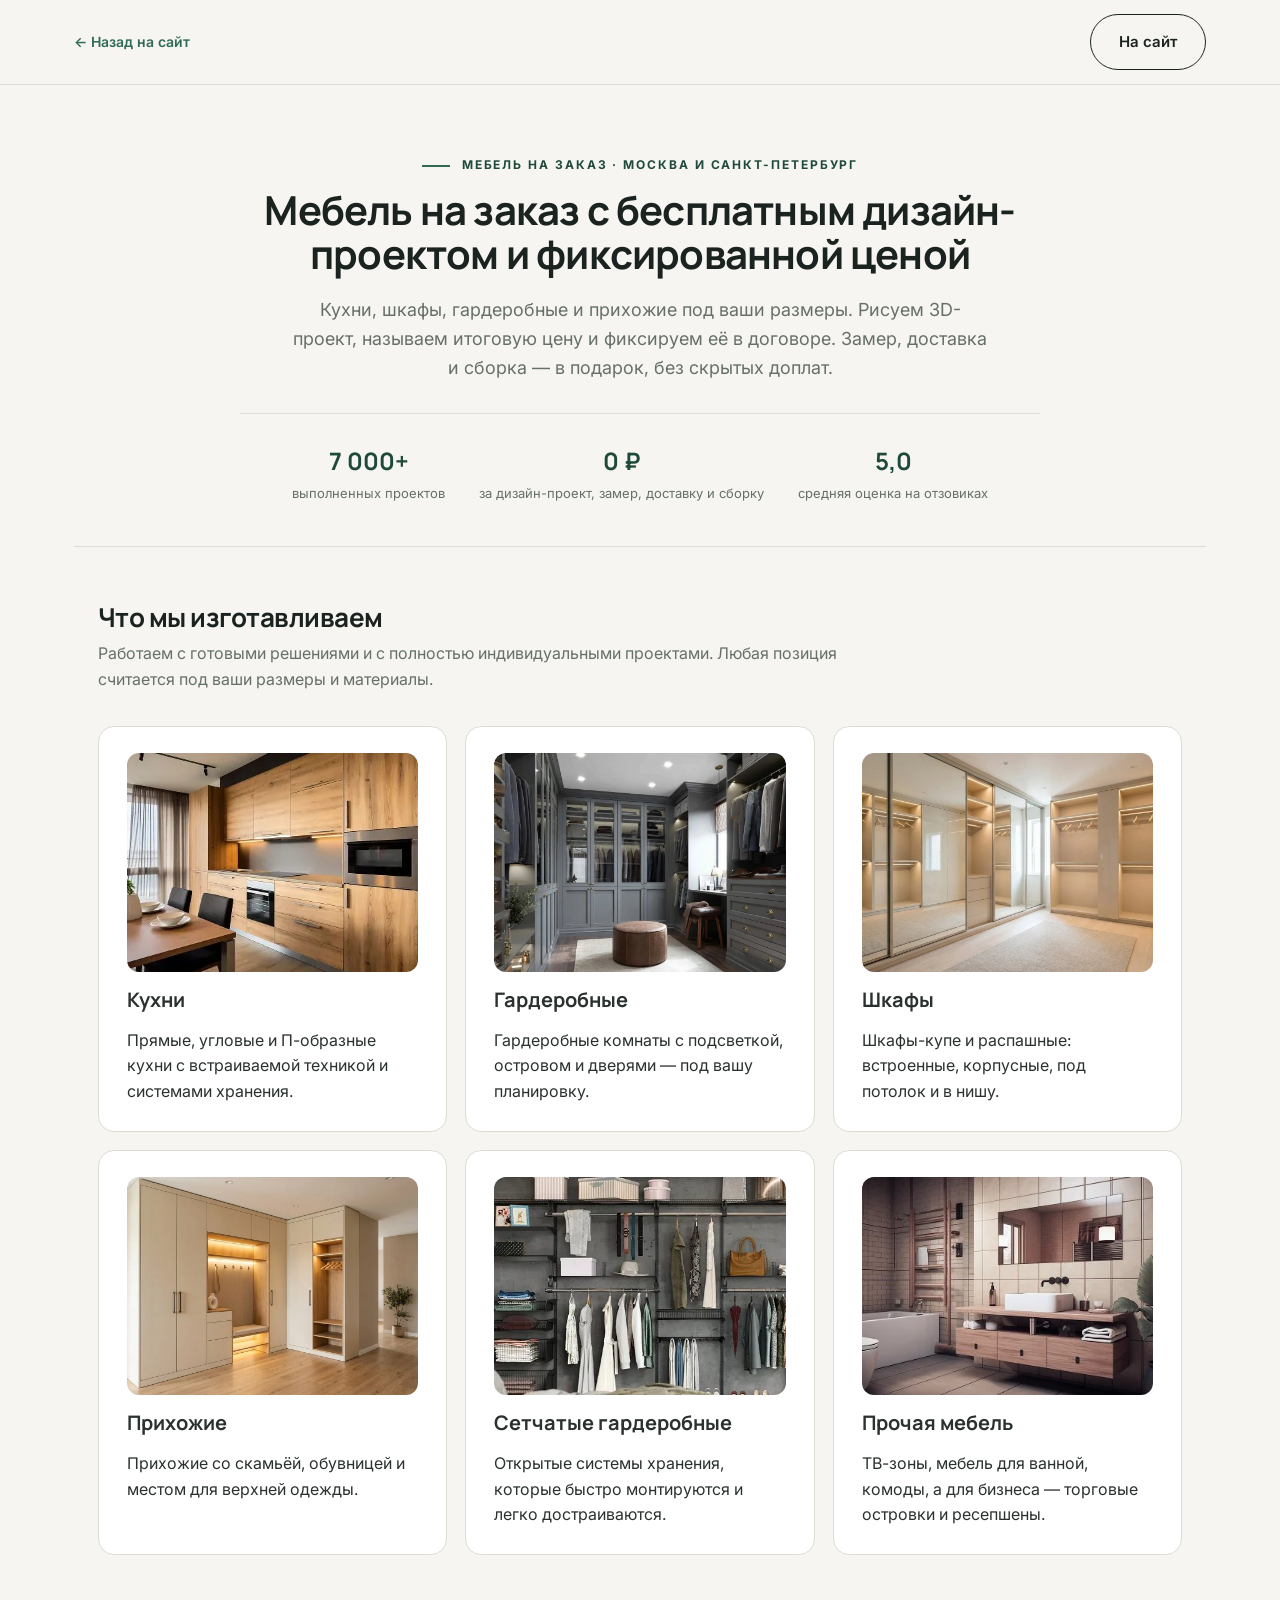
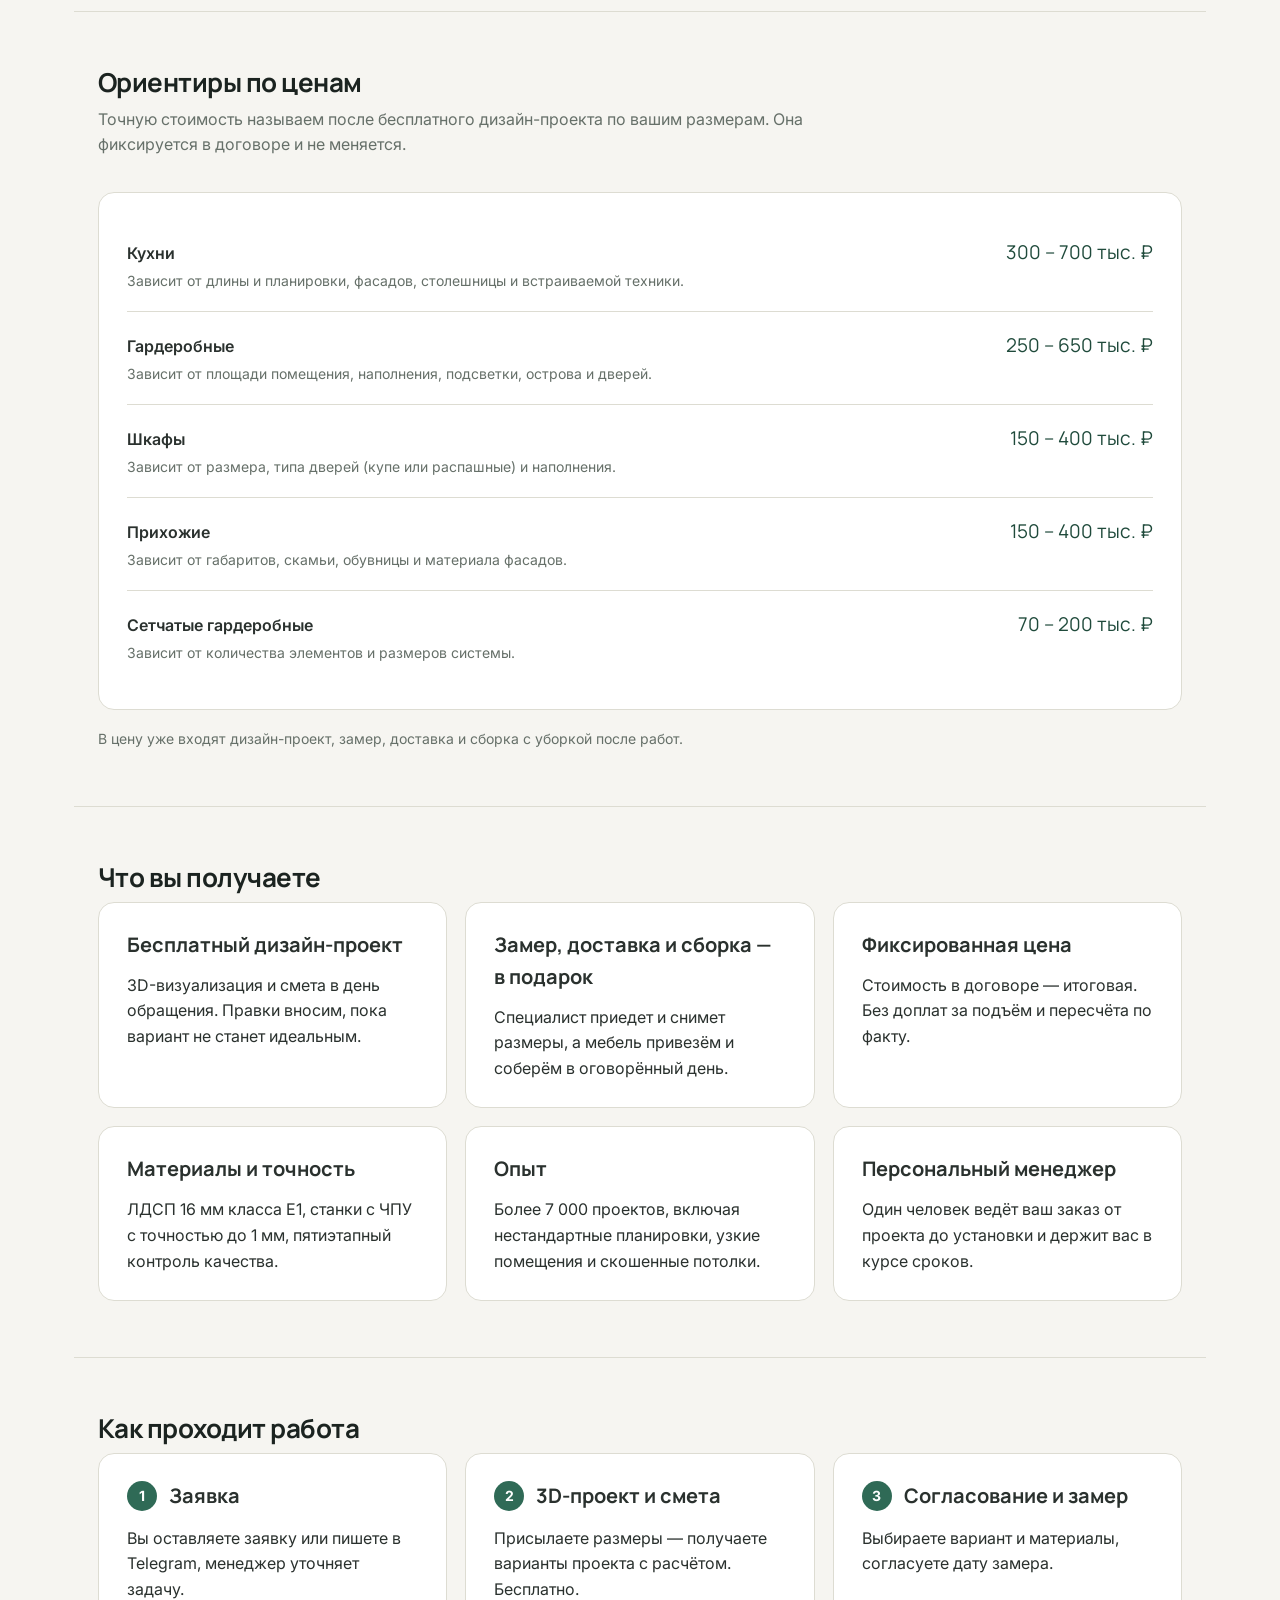
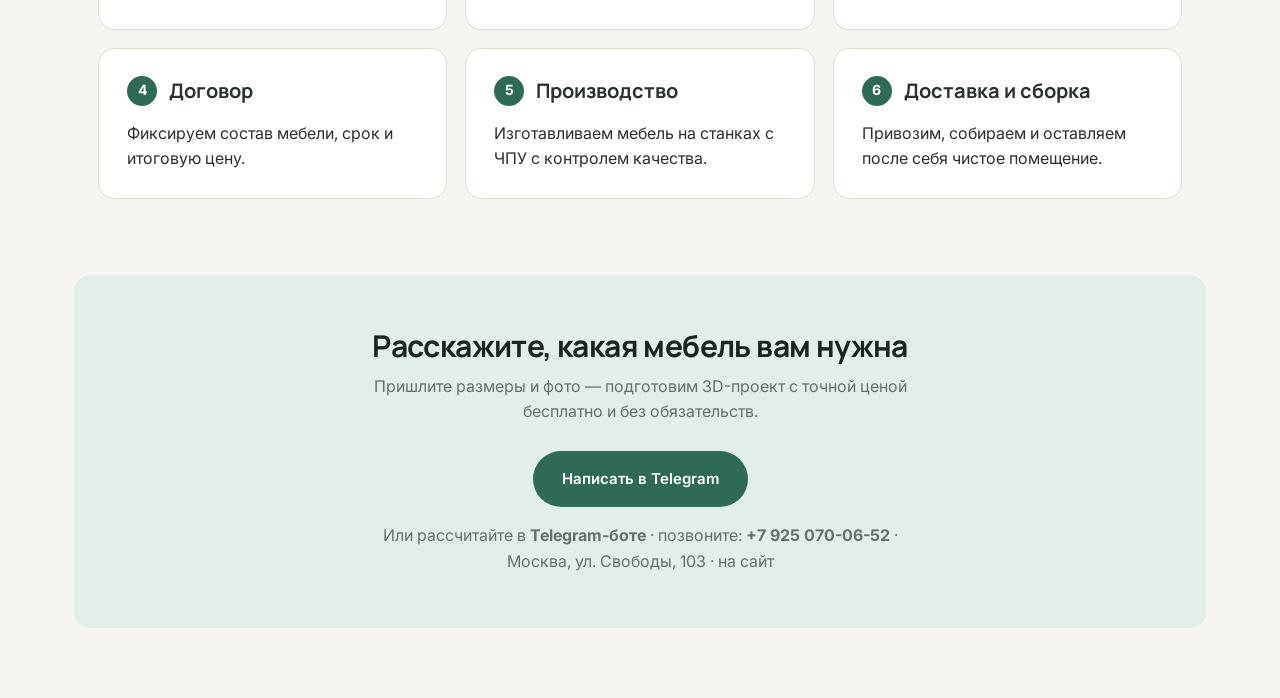
==== presentation.html @ 801c7837 "init: landing for Garderobnaya.online" ====
<!DOCTYPE html>
<html lang="ru">
<head>
<meta charset="UTF-8">
<meta name="viewport" content="width=device-width, initial-scale=1.0">
<title>Гардеробная.онлайн — мебель на заказ в Москве и Санкт-Петербурге</title>
<meta name="robots" content="noindex">
<link rel="icon" href="img/favicon.svg" type="image/svg+xml">
<link rel="preconnect" href="https://fonts.googleapis.com">
<link rel="preconnect" href="https://fonts.gstatic.com" crossorigin>
<link href="https://fonts.googleapis.com/css2?family=Manrope:wght@500;600;700;800&family=Inter:wght@400;500;600;700&display=swap" rel="stylesheet">
<link rel="stylesheet" href="styles.css">
<link rel="stylesheet" href="materials.css">
</head>
<body>

<div class="doc-bar">
  <div class="doc-bar__inner">
    <a href="index.html" class="doc-bar__back">← <span>Назад на сайт</span></a>
    <div class="doc-actions-wrap doc-bar__actions">
      <a href="index.html" class="btn btn--outline">На сайт</a>
    </div>
  </div>
</div>

<div class="container">

  <section class="pitch">
    <p class="section-tag eyebrow--center">Мебель на заказ · Москва и Санкт-Петербург</p>
    <h1>Мебель на заказ с бесплатным дизайн-проектом и фиксированной ценой</h1>
    <p class="pitch__lead">Кухни, шкафы, гардеробные и прихожие под ваши размеры. Рисуем 3D-проект, называем итоговую цену и фиксируем её в договоре. Замер, доставка и сборка — в подарок, без скрытых доплат.</p>
    <div class="pitch__meta">
      <div><b>7 000+</b><span>выполненных проектов</span></div>
      <div><b>0 ₽</b><span>за дизайн-проект, замер, доставку и сборку</span></div>
      <div><b>5,0</b><span>средняя оценка на отзовиках</span></div>
    </div>
  </section>

  <section class="doc-section">
    <h2>Что мы изготавливаем</h2>
    <p class="doc-section__lead">Работаем с готовыми решениями и с полностью индивидуальными проектами. Любая позиция считается под ваши размеры и материалы.</p>
    <div class="grid-3">
      <div class="card"><img src="img/srv-kitchen.jpg" alt="Кухни на заказ" style="width:100%;aspect-ratio:4/3;object-fit:cover;border-radius:12px;display:block"><p class="card__title" style="margin-top:12px">Кухни</p><p>Прямые, угловые и П-образные кухни с встраиваемой техникой и системами хранения.</p></div>
      <div class="card"><img src="img/srv-dressing.jpg" alt="Гардеробные" style="width:100%;aspect-ratio:4/3;object-fit:cover;border-radius:12px;display:block"><p class="card__title" style="margin-top:12px">Гардеробные</p><p>Гардеробные комнаты с подсветкой, островом и дверями — под вашу планировку.</p></div>
      <div class="card"><img src="img/srv-wardrobe.jpg" alt="Шкафы" style="width:100%;aspect-ratio:4/3;object-fit:cover;border-radius:12px;display:block"><p class="card__title" style="margin-top:12px">Шкафы</p><p>Шкафы-купе и распашные: встроенные, корпусные, под потолок и в нишу.</p></div>
      <div class="card"><img src="img/srv-hall.jpg" alt="Прихожие" style="width:100%;aspect-ratio:4/3;object-fit:cover;border-radius:12px;display:block"><p class="card__title" style="margin-top:12px">Прихожие</p><p>Прихожие со скамьёй, обувницей и местом для верхней одежды.</p></div>
      <div class="card"><img src="img/srv-mesh.jpg" alt="Сетчатые гардеробные" style="width:100%;aspect-ratio:4/3;object-fit:cover;border-radius:12px;display:block"><p class="card__title" style="margin-top:12px">Сетчатые гардеробные</p><p>Открытые системы хранения, которые быстро монтируются и легко достраиваются.</p></div>
      <div class="card"><img src="img/srv-other.jpg" alt="Мебель для ванной и другая" style="width:100%;aspect-ratio:4/3;object-fit:cover;border-radius:12px;display:block"><p class="card__title" style="margin-top:12px">Прочая мебель</p><p>ТВ-зоны, мебель для ванной, комоды, а для бизнеса — торговые островки и ресепшены.</p></div>
    </div>
  </section>

  <section class="doc-section">
    <h2>Ориентиры по ценам</h2>
    <p class="doc-section__lead">Точную стоимость называем после бесплатного дизайн-проекта по вашим размерам. Она фиксируется в договоре и не меняется.</p>
    <div class="card">
      <div class="offer">
        <div><span class="offer__name">Кухни</span><span class="offer__desc">Зависит от длины и планировки, фасадов, столешницы и встраиваемой техники.</span></div>
        <span class="offer__price">300 – 700 тыс. ₽</span>
      </div>
      <div class="offer">
        <div><span class="offer__name">Гардеробные</span><span class="offer__desc">Зависит от площади помещения, наполнения, подсветки, острова и дверей.</span></div>
        <span class="offer__price">250 – 650 тыс. ₽</span>
      </div>
      <div class="offer">
        <div><span class="offer__name">Шкафы</span><span class="offer__desc">Зависит от размера, типа дверей (купе или распашные) и наполнения.</span></div>
        <span class="offer__price">150 – 400 тыс. ₽</span>
      </div>
      <div class="offer">
        <div><span class="offer__name">Прихожие</span><span class="offer__desc">Зависит от габаритов, скамьи, обувницы и материала фасадов.</span></div>
        <span class="offer__price">150 – 400 тыс. ₽</span>
      </div>
      <div class="offer">
        <div><span class="offer__name">Сетчатые гардеробные</span><span class="offer__desc">Зависит от количества элементов и размеров системы.</span></div>
        <span class="offer__price">70 – 200 тыс. ₽</span>
      </div>
    </div>
    <p class="card__note" style="margin-top:14px">В цену уже входят дизайн-проект, замер, доставка и сборка с уборкой после работ.</p>
  </section>

  <section class="doc-section">
    <h2>Что вы получаете</h2>
    <div class="grid-3">
      <div class="card"><p class="card__title">Бесплатный дизайн-проект</p><p>3D-визуализация и смета в день обращения. Правки вносим, пока вариант не станет идеальным.</p></div>
      <div class="card"><p class="card__title">Замер, доставка и сборка — в подарок</p><p>Специалист приедет и снимет размеры, а мебель привезём и соберём в оговорённый день.</p></div>
      <div class="card"><p class="card__title">Фиксированная цена</p><p>Стоимость в договоре — итоговая. Без доплат за подъём и пересчёта по факту.</p></div>
      <div class="card"><p class="card__title">Материалы и точность</p><p>ЛДСП 16 мм класса Е1, станки с ЧПУ с точностью до 1 мм, пятиэтапный контроль качества.</p></div>
      <div class="card"><p class="card__title">Опыт</p><p>Более 7 000 проектов, включая нестандартные планировки, узкие помещения и скошенные потолки.</p></div>
      <div class="card"><p class="card__title">Персональный менеджер</p><p>Один человек ведёт ваш заказ от проекта до установки и держит вас в курсе сроков.</p></div>
    </div>
  </section>

  <section class="doc-section">
    <h2>Как проходит работа</h2>
    <div class="grid-3">
      <div class="card"><div class="card__head"><span class="card__step">1</span><p class="card__title">Заявка</p></div><p>Вы оставляете заявку или пишете в Telegram, менеджер уточняет задачу.</p></div>
      <div class="card"><div class="card__head"><span class="card__step">2</span><p class="card__title">3D-проект и смета</p></div><p>Присылаете размеры — получаете варианты проекта с расчётом. Бесплатно.</p></div>
      <div class="card"><div class="card__head"><span class="card__step">3</span><p class="card__title">Согласование и замер</p></div><p>Выбираете вариант и материалы, согласуете дату замера.</p></div>
      <div class="card"><div class="card__head"><span class="card__step">4</span><p class="card__title">Договор</p></div><p>Фиксируем состав мебели, срок и итоговую цену.</p></div>
      <div class="card"><div class="card__head"><span class="card__step">5</span><p class="card__title">Производство</p></div><p>Изготавливаем мебель на станках с ЧПУ с контролем качества.</p></div>
      <div class="card"><div class="card__head"><span class="card__step">6</span><p class="card__title">Доставка и сборка</p></div><p>Привозим, собираем и оставляем после себя чистое помещение.</p></div>
    </div>
  </section>

  <section class="cta-final">
    <h2>Расскажите, какая мебель вам нужна</h2>
    <p>Пришлите размеры и фото — подготовим 3D-проект с точной ценой бесплатно и без обязательств.</p>
    <a href="https://t.me/michaeltsipes" target="_blank" rel="noopener" class="btn btn--primary">Написать в Telegram</a>
    <p style="margin-top:16px;margin-bottom:0">Или рассчитайте в <a href="https://t.me/Ggardebot?start=c1730453398863-ds" target="_blank" rel="noopener"><b>Telegram-боте</b></a> · позвоните: <a href="tel:+79250700652"><b>+7 925 070-06-52</b></a> · Москва, ул. Свободы, 103 · <a href="index.html">на сайт</a></p>
  </section>

</div>

<script src="script.js"></script>
</body>
</html>
---- styles.css ----
:root {
  --clr-bg: #f6f5f1;
  --clr-bg-alt: #ecebe4;
  --clr-surface: #ffffff;
  --clr-ink: #1b2320;
  --clr-text: #2a312e;
  --clr-text-soft: #667069;
  --clr-line: #dddcd2;
  --clr-accent: #2f6a56;
  --clr-accent-dark: #1f4a3b;
  --clr-accent-soft: #e2efe9;
  --radius: 16px;
  --shadow: 0 18px 44px rgba(20, 30, 25, 0.09);
  --ff-head: 'Manrope', 'Inter', sans-serif;
  --ff-body: 'Inter', sans-serif;
}

* { box-sizing: border-box; margin: 0; padding: 0; }
html { scroll-behavior: smooth; }
body {
  font-family: var(--ff-body);
  background: var(--clr-bg);
  color: var(--clr-text);
  line-height: 1.6;
  -webkit-font-smoothing: antialiased;
}
img { max-width: 100%; display: block; }
a { color: inherit; text-decoration: none; }
ul { list-style: none; }
h1, h2, h3, h4 { font-family: var(--ff-head); font-weight: 700; color: var(--clr-ink); line-height: 1.1; letter-spacing: -0.02em; }
.container { max-width: 1180px; margin: 0 auto; padding: 0 24px; }
section { padding: 92px 0; }
.section-tag {
  display: inline-block;
  font-size: 12px;
  font-weight: 700;
  letter-spacing: 0.16em;
  text-transform: uppercase;
  color: var(--clr-accent-dark);
  margin-bottom: 16px;
}
.section-tag::before { content: ''; display: inline-block; width: 28px; height: 2px; background: var(--clr-accent); vertical-align: middle; margin-right: 12px; }
.section-title { font-size: 34px; max-width: 800px; margin-bottom: 16px; }
.section-lead { font-size: 17px; color: var(--clr-text-soft); max-width: 720px; margin-bottom: 48px; }

/* Buttons */
.btn {
  display: inline-flex;
  align-items: center;
  justify-content: center;
  gap: 8px;
  font-family: var(--ff-body);
  font-weight: 600;
  font-size: 15px;
  padding: 15px 28px;
  border-radius: 999px;
  border: 1px solid transparent;
  cursor: pointer;
  transition: all 0.2s ease;
  white-space: nowrap;
}
.btn--primary { background: var(--clr-accent); color: #fff; }
.btn--primary:hover { background: var(--clr-accent-dark); }
.btn--dark { background: var(--clr-ink); color: #fff; }
.btn--dark:hover { background: var(--clr-accent-dark); }
.btn--outline { background: transparent; border-color: var(--clr-ink); color: var(--clr-ink); }
.btn--outline:hover { background: var(--clr-ink); color: #fff; }
.btn--block { width: 100%; }

/* Header */
.header {
  position: sticky;
  top: 0;
  z-index: 100;
  background: rgba(246, 245, 241, 0.92);
  backdrop-filter: blur(12px);
  border-bottom: 1px solid transparent;
  transition: border-color 0.2s ease, box-shadow 0.2s ease;
}
.header.scrolled { border-bottom-color: var(--clr-line); box-shadow: 0 6px 24px rgba(20, 30, 25, 0.05); }
.header__inner { display: flex; align-items: center; justify-content: space-between; gap: 24px; min-width: 0; padding: 12px 24px; max-width: 1180px; margin: 0 auto; }
.logo { display: flex; align-items: center; flex-shrink: 0; }
.logo { gap: 10px; }
.logo svg { height: 40px; width: 40px; flex: none; }
.logo__t { font-family: var(--ff-head); font-weight: 800; font-size: 17px; letter-spacing: -0.02em; color: var(--clr-ink); line-height: 1.05; }
.logo__t em { font-style: normal; color: var(--clr-accent); }
.logo__t small { display: block; font-family: var(--ff-body); font-size: 10px; font-weight: 600; letter-spacing: 0.14em; text-transform: uppercase; color: var(--clr-text-soft); margin-top: 3px; }
.nav { display: flex; align-items: center; gap: 28px; }
.nav a { white-space: nowrap; font-size: 14px; font-weight: 500; color: var(--clr-text); transition: color 0.2s ease; }
.nav a:hover { color: var(--clr-accent); }
.header__right { display: flex; align-items: center; gap: 18px; flex-shrink: 0; }
.header__phone { font-weight: 600; font-size: 15px; white-space: nowrap; }
.burger { display: none; width: 42px; height: 42px; border: 1px solid var(--clr-line); background: var(--clr-surface); border-radius: 12px; cursor: pointer; position: relative; flex: none; }
.burger span, .burger::before, .burger::after { content: ''; position: absolute; left: 11px; right: 11px; height: 2px; background: var(--clr-ink); border-radius: 2px; transition: all 0.2s ease; }
.burger::before { top: 14px; }
.burger span { top: 20px; }
.burger::after { top: 26px; }
.burger.is-open::before { top: 20px; transform: rotate(45deg); }
.burger.is-open span { opacity: 0; }
.burger.is-open::after { top: 20px; transform: rotate(-45deg); }

/* Hero */
.hero { padding: 56px 0 80px; position: relative; overflow: hidden; }
.hero__grid { display: grid; grid-template-columns: 1.05fr 0.95fr; gap: 56px; align-items: center; position: relative; }
.hero h1 { font-size: 46px; margin-bottom: 24px; font-weight: 800; }
.hero h1 em { font-style: normal; color: var(--clr-accent); }
.hero__lead { font-size: 18px; color: var(--clr-text-soft); max-width: 560px; margin-bottom: 34px; }
.hero__cta { display: flex; flex-wrap: wrap; gap: 14px; margin-bottom: 36px; }
.hero__chips { display: flex; flex-wrap: wrap; gap: 10px; }
.chip { font-size: 13px; font-weight: 600; padding: 8px 16px; border-radius: 999px; border: 1px solid var(--clr-line); background: var(--clr-surface); color: var(--clr-text); }
.hero__visual { position: relative; }
.hero__photo { border-radius: 24px; overflow: hidden; box-shadow: var(--shadow); aspect-ratio: 4 / 4.4; background: var(--clr-bg-alt); }
.hero__photo img { width: 100%; height: 100%; object-fit: cover; }
.hero__card {
  position: absolute;
  left: -36px; bottom: 28px;
  width: 300px;
  background: var(--clr-surface);
  border: 1px solid var(--clr-line);
  border-radius: 18px;
  padding: 22px 22px 20px;
  box-shadow: var(--shadow);
}
.hero__card .hero__card-tag { font-size: 11px; font-weight: 700; letter-spacing: 0.14em; text-transform: uppercase; color: var(--clr-accent-dark); margin-bottom: 8px; }
.hero__card h3 { font-size: 19px; margin-bottom: 8px; line-height: 1.15; }
.hero__card p { font-size: 13.5px; color: var(--clr-text-soft); margin-bottom: 14px; }
.hero__card .btn { padding: 11px 20px; font-size: 14px; }

/* Stats */
.stats { padding: 0; }
.stats__row { display: grid; grid-template-columns: repeat(4, 1fr); border: 1px solid var(--clr-line); border-radius: var(--radius); background: var(--clr-surface); overflow: hidden; }
.stat { padding: 28px 26px; border-left: 1px solid var(--clr-line); }
.stat:first-child { border-left: none; }
.stat b { display: block; font-family: var(--ff-head); font-size: 36px; font-weight: 800; color: var(--clr-accent); line-height: 1; margin-bottom: 8px; }
.stat span { font-size: 14px; color: var(--clr-text-soft); }

/* Pain / solution */
.alt { background: var(--clr-bg-alt); }
.versus { display: grid; grid-template-columns: 1fr 1fr; gap: 22px; }
.versus__col { background: var(--clr-surface); border: 1px solid var(--clr-line); border-radius: 20px; padding: 34px 32px; }
.versus__col--good { border-color: var(--clr-ink); }
.versus__col .versus__label { font-size: 12px; font-weight: 700; letter-spacing: 0.14em; text-transform: uppercase; color: var(--clr-text-soft); margin-bottom: 8px; }
.versus__col--good .versus__label { color: var(--clr-accent-dark); }
.versus__col h3 { font-size: 25px; margin-bottom: 20px; }
.versus__col li { position: relative; padding: 12px 0 12px 30px; border-top: 1px solid var(--clr-line); font-size: 15px; }
.versus__col li:first-child { border-top: none; }
.versus__col li::before { content: '×'; position: absolute; left: 2px; top: 10px; font-size: 22px; line-height: 1.3; color: #b0b0b6; }
.versus__col--good li::before { content: '✓'; font-size: 16px; top: 13px; color: var(--clr-accent); font-weight: 700; }

/* Services */
.srv-grid { display: grid; grid-template-columns: repeat(4, 1fr); gap: 18px; }
.srv { background: var(--clr-surface); border: 1px solid var(--clr-line); border-radius: var(--radius); overflow: hidden; display: flex; flex-direction: column; transition: transform 0.2s ease, box-shadow 0.2s ease, border-color 0.2s ease; }
.srv:hover { transform: translateY(-4px); box-shadow: var(--shadow); border-color: var(--clr-ink); }
.srv__img { aspect-ratio: 16 / 10; overflow: hidden; background: var(--clr-bg-alt); }
.srv__img img { width: 100%; height: 100%; object-fit: cover; }
.srv__body { padding: 22px 20px 26px; display: flex; flex-direction: column; flex: 1; }
.srv .srv__price { flex: none; font-size: 12px; font-weight: 700; letter-spacing: 0.1em; text-transform: uppercase; color: var(--clr-accent-dark); margin-bottom: 8px; }
.srv h3 { font-size: 21px; margin-bottom: 10px; }
.srv p { font-size: 14px; color: var(--clr-text-soft); flex: 1; }
.srv ul { margin-top: 14px; }
.srv li { font-size: 14px; padding: 4px 0 4px 22px; position: relative; }
.srv li::before { content: ''; position: absolute; left: 0; top: 13px; width: 10px; height: 2px; background: var(--clr-accent); }

/* Pricing */
.price-block { margin-bottom: 44px; }
.price-block h3 { font-size: 30px; margin-bottom: 6px; }
.price-block > p { color: var(--clr-text-soft); font-size: 15px; margin-bottom: 20px; }
.tariffs { display: grid; grid-template-columns: repeat(3, 1fr); gap: 18px; }
.tariff { background: var(--clr-surface); border: 1px solid var(--clr-line); border-radius: var(--radius); padding: 28px 26px; display: flex; flex-direction: column; position: relative; }
.tariff--hit { border-color: var(--clr-ink); box-shadow: var(--shadow); }
.tariff__badge { position: absolute; top: -12px; left: 24px; background: var(--clr-accent); color: #fff; font-size: 11px; font-weight: 700; letter-spacing: 0.1em; text-transform: uppercase; padding: 5px 12px; border-radius: 999px; }
.tariff .tariff__name { font-family: var(--ff-head); font-size: 26px; font-weight: 500; color: var(--clr-ink); margin-bottom: 6px; }
.tariff .tariff__price { font-family: var(--ff-head); font-size: 38px; font-weight: 500; color: var(--clr-accent); line-height: 1; margin-bottom: 4px; }
.tariff .tariff__price small { font-size: 16px; color: var(--clr-text-soft); font-weight: 400; }
.tariff .tariff__unit { font-size: 13px; color: var(--clr-text-soft); margin-bottom: 16px; }
.tariff p { font-size: 14.5px; color: var(--clr-text-soft); }
.tariff .tariff__name { font-size: 26px; color: var(--clr-ink); }
.price-note { font-size: 13.5px; color: var(--clr-text-soft); background: var(--clr-surface); border: 1px dashed var(--clr-line); border-radius: 12px; padding: 14px 18px; margin-top: 18px; }
.price-note b { color: var(--clr-ink); }
.furniture-row { display: flex; align-items: center; justify-content: space-between; gap: 24px; background: var(--clr-ink); color: #fff; border-radius: 20px; padding: 32px 36px; }
.furniture-row h3 { color: #fff; font-size: 24px; margin-bottom: 6px; }
.furniture-row p { color: #cfd8d3; font-size: 15px; max-width: 640px; }

/* Offers */
.offer-grid { display: grid; grid-template-columns: repeat(3, 1fr); gap: 20px; }
.offer-card { background: var(--clr-surface); border: 1px solid var(--clr-line); border-radius: var(--radius); padding: 30px 28px; }
.offer-card__num { font-family: var(--ff-head); font-size: 38px; color: var(--clr-accent); line-height: 1; margin-bottom: 14px; font-weight: 800; }
.offer-card h3 { font-size: 20px; margin-bottom: 10px; }
.offer-card p { font-size: 15px; color: var(--clr-text-soft); }
.offer-card--gift { background: var(--clr-accent-soft); border-color: transparent; }

/* Steps */
.steps { display: grid; grid-template-columns: repeat(3, 1fr); gap: 20px; }
.step { background: var(--clr-surface); border: 1px solid var(--clr-line); border-radius: var(--radius); padding: 28px 26px; }
.step__n { display: inline-flex; width: 42px; height: 42px; align-items: center; justify-content: center; border-radius: 50%; background: var(--clr-ink); color: #fff; font-weight: 700; font-size: 15px; margin-bottom: 18px; }
.step h3 { font-size: 20px; margin-bottom: 10px; }
.step p { font-size: 14.5px; color: var(--clr-text-soft); }
.terms { margin-top: 22px; font-size: 14.5px; color: var(--clr-text-soft); background: var(--clr-surface); border-left: 3px solid var(--clr-accent); border-radius: 0 12px 12px 0; padding: 16px 20px; }

/* Portfolio */
.gallery { display: grid; grid-template-columns: repeat(12, 1fr); grid-auto-rows: 200px; gap: 14px; }
.gallery figure { border-radius: 16px; overflow: hidden; background: var(--clr-bg-alt); }
.gallery img { width: 100%; height: 100%; object-fit: cover; transition: transform 0.5s ease; }
.gallery figure:hover img { transform: scale(1.04); }
.g1 { grid-column: span 7; grid-row: span 2; }
.g2 { grid-column: span 5; }
.g3 { grid-column: span 5; }
.g4 { grid-column: span 4; grid-row: span 2; }
.g5 { grid-column: span 8; }
.g6 { grid-column: span 4; }
.g7 { grid-column: span 4; }

/* Partners */
.partners { display: grid; grid-template-columns: 1fr 1fr; gap: 40px; align-items: center; background: var(--clr-ink); border-radius: 24px; padding: 48px 48px; color: #fff; }
.partners .section-tag { color: #9fd3bf; }
.partners .section-tag::before { background: #9fd3bf; }
.partners h2 { color: #fff; font-size: 32px; margin-bottom: 14px; }
.partners p { color: #cfd8d3; font-size: 15.5px; }
.partners__list { display: grid; gap: 10px; }
.partners__list div { border: 1px solid #3d4a45; border-radius: 12px; padding: 14px 18px; font-weight: 500; }
.partners .btn { margin-top: 22px; }

/* FAQ */
.faq { max-width: 860px; }
.faq__item { border-bottom: 1px solid var(--clr-line); }
.faq__item summary { list-style: none; cursor: pointer; padding: 24px 0; font-family: var(--ff-head); font-size: 19px; font-weight: 700; color: var(--clr-ink); display: flex; justify-content: space-between; gap: 20px; align-items: center; }
.faq__item summary::-webkit-details-marker { display: none; }
.faq__item summary::after { content: '+'; font-family: var(--ff-body); font-size: 26px; color: var(--clr-accent); flex: none; transition: transform 0.2s ease; }
.faq__item[open] summary::after { transform: rotate(45deg); }
.faq__item p { padding: 0 0 24px; color: var(--clr-text-soft); max-width: 720px; }

/* Contact */
.contact__grid { display: grid; grid-template-columns: 1fr 1fr; gap: 40px; align-items: start; }
.form { background: var(--clr-surface); border: 1px solid var(--clr-line); border-radius: 24px; padding: 38px 34px; box-shadow: var(--shadow); }
.form h3 { font-size: 28px; margin-bottom: 8px; }
.form__sub { color: var(--clr-text-soft); font-size: 15px; margin-bottom: 24px; }
.field { margin-bottom: 14px; }
.field label { display: block; font-size: 13px; font-weight: 600; margin-bottom: 6px; color: var(--clr-text); }
.field input, .field select, .field textarea {
  width: 100%;
  font-family: var(--ff-body);
  font-size: 15px;
  padding: 14px 16px;
  border: 1px solid var(--clr-line);
  border-radius: 12px;
  background: var(--clr-bg);
  color: var(--clr-ink);
  transition: border-color 0.2s ease;
}
.field input:focus, .field select:focus, .field textarea:focus { outline: none; border-color: var(--clr-accent); background: #fff; }
.field-row { display: grid; grid-template-columns: 1fr 1fr; gap: 14px; }
.form__agree { font-size: 12px; color: var(--clr-text-soft); margin-top: 14px; }
.form__agree a { color: var(--clr-accent-dark); text-decoration: underline; }
.contacts { display: grid; gap: 14px; }
.contact-card { display: flex; gap: 16px; align-items: flex-start; background: var(--clr-surface); border: 1px solid var(--clr-line); border-radius: 16px; padding: 20px 22px; }
.contact-card__icon { width: 44px; height: 44px; border-radius: 12px; background: var(--clr-accent-soft); color: var(--clr-accent-dark); display: flex; align-items: center; justify-content: center; flex: none; }
.contact-card__icon svg { width: 22px; height: 22px; }
.contact-card small { display: block; font-size: 12px; font-weight: 700; letter-spacing: 0.1em; text-transform: uppercase; color: var(--clr-text-soft); margin-bottom: 3px; }
.contact-card b { font-weight: 600; font-size: 16px; color: var(--clr-ink); }
.contact-card a:hover { color: var(--clr-accent); }
.map { border-radius: 16px; overflow: hidden; border: 1px solid var(--clr-line); }
.map iframe { display: block; width: 100%; height: 260px; border: 0; }

/* Footer */
.footer { padding: 44px 0; border-top: 1px solid var(--clr-line); font-size: 14px; color: var(--clr-text-soft); }
.footer__inner { display: flex; justify-content: space-between; align-items: center; gap: 20px; flex-wrap: wrap; }
.footer__links { display: flex; gap: 22px; flex-wrap: wrap; }
.footer a:hover { color: var(--clr-accent); }

/* FAB */
.fab { position: fixed; right: 20px; bottom: 20px; z-index: 90; display: flex; align-items: center; gap: 10px; padding: 14px 22px; background: var(--clr-accent); color: #fff; border-radius: 999px; font-weight: 600; font-size: 14px; box-shadow: 0 12px 30px rgba(47, 106, 86, 0.32); transition: background 0.2s ease; }
.fab:hover { background: var(--clr-accent-dark); }
.fab svg { width: 20px; height: 20px; }

/* Reveal */
.reveal { opacity: 0; transform: translateY(20px); transition: opacity 0.6s ease, transform 0.6s ease; }
.reveal.is-visible { opacity: 1; transform: none; }

/* Responsive */
@media (max-width: 1400px) {
  .header__phone { display: none; }
}
@media (max-width: 1180px) {
  .nav { gap: 18px; }
  .nav a { font-size: 13px; }
  .hero h1 { font-size: 40px; }
  .hero__card { left: -16px; }
}
@media (max-width: 1100px) {
  .burger { display: block; }
  .nav {
    position: absolute;
    top: 100%; left: 0; right: 0;
    flex-direction: column;
    align-items: flex-start;
    gap: 0;
    background: var(--clr-bg);
    border-bottom: 1px solid var(--clr-line);
    padding: 8px 24px 20px;
    display: none;
  }
  .nav.is-open { display: flex; }
  .nav a { padding: 14px 0; width: 100%; font-size: 16px; border-bottom: 1px solid var(--clr-line); }
  .header__phone { display: none; }
  .header__inner { position: relative; }
  .srv-grid, .offer-grid, .steps { grid-template-columns: repeat(2, 1fr); }
}
@media (max-width: 900px) {
  section { padding: 68px 0; }
  .section-title { font-size: 28px; }
  .hero { padding: 36px 0 60px; }
  .hero__grid, .contact__grid, .versus, .partners { grid-template-columns: 1fr; gap: 36px; }
  .hero h1 { font-size: 34px; }
  .hero__card { left: 16px; right: 16px; width: auto; bottom: 16px; }
  .stats__row { grid-template-columns: repeat(2, 1fr); }
  .stat:nth-child(3) { border-left: none; }
  .stat:nth-child(n+3) { border-top: 1px solid var(--clr-line); }
  .tariffs { grid-template-columns: 1fr; }
  .furniture-row { flex-direction: column; align-items: flex-start; }
  .gallery { grid-auto-rows: 150px; }
  .partners { padding: 34px 26px; }
}
@media (max-width: 560px) {
  .container, .header__inner { padding-left: 16px; padding-right: 16px; }
  .header .btn { display: none; }
  .hero h1 { font-size: 28px; }
  .section-title { font-size: 25px; }
  .srv-grid, .offer-grid, .steps { grid-template-columns: 1fr; }
  .field-row { grid-template-columns: 1fr; }
  .form { padding: 28px 20px; }
  .stat b { font-size: 34px; }
  .stat { padding: 22px 18px; }
  .versus__col { padding: 26px 22px; }
  .fab span { display: none; }
  .fab { padding: 15px; }
  .faq__item summary { font-size: 22px; }
  .hero__photo { aspect-ratio: 4 / 5; }
  .gallery { grid-template-columns: repeat(2, 1fr); grid-auto-rows: 140px; }
  .g1 { grid-column: span 2; grid-row: span 2; }
  .g2, .g3, .g6, .g7 { grid-column: span 1; grid-row: span 1; }
  .g5 { grid-column: span 2; grid-row: span 1; }
  .g4 { grid-column: span 1; grid-row: span 2; }
  .logo__t { font-size: 15px; }
  .logo svg { height: 34px; width: 34px; }
}

/* Правки 2: переносы, видео, подарки */
h1, h2, h3, .faq__item summary, .tariff__name { text-wrap: balance; }
.section-lead, .hero__lead, .price-block > p, .offer-card p, .faq__item p { text-wrap: pretty; }
.section-title { max-width: 900px; }
.section-lead b { color: var(--clr-ink); font-weight: 600; }
.offer-card h3 { font-size: 20px; }
.offer-card__for { margin-top: 12px; font-size: 13.5px; font-weight: 600; color: var(--clr-accent-dark); }
.offer-card__list li { position: relative; padding: 5px 0 5px 22px; font-size: 14.5px; color: var(--clr-text); }
.offer-card__list li::before { content: ''; position: absolute; left: 0; top: 15px; width: 10px; height: 2px; background: var(--clr-accent); }
.faq__item p + p { padding-top: 0; margin-top: -12px; }
.partners p + p { color: #fff; }

.videos { display: grid; grid-template-columns: repeat(3, 1fr); gap: 16px; margin-bottom: 18px; }
.video { background: var(--clr-surface); border: 1px solid var(--clr-line); border-radius: 16px; overflow: hidden; }
.video video { display: block; width: 100%; aspect-ratio: 16 / 10; background: #111; object-fit: cover; }
.video figcaption { padding: 12px 16px 14px; font-size: 14px; font-weight: 600; color: var(--clr-ink); }

@media (max-width: 1100px) {
  .srv-grid { grid-template-columns: repeat(2, 1fr); }
}
@media (max-width: 900px) {
  .videos { grid-template-columns: repeat(2, 1fr); }
}
@media (max-width: 560px) {
  .videos { grid-template-columns: 1fr; }
  .srv-grid { grid-template-columns: 1fr; }
}

/* Правки: ориентиры цен */
.tariffs--5 { grid-template-columns: repeat(5, 1fr); gap: 14px; }
.tariffs--5 .tariff { padding: 22px 18px; }
.tariffs--5 .tariff__name { font-size: 22px; }
.tariffs--5 .tariff__price { font-size: 28px; margin-bottom: 0; }
@media (max-width: 1100px) { .tariffs--5 { grid-template-columns: repeat(3, 1fr); } }
@media (max-width: 900px) { .tariffs--5 { grid-template-columns: repeat(2, 1fr); } }
@media (max-width: 560px) { .tariffs--5 { grid-template-columns: 1fr; } }

/* Гардеробная.онлайн: добавки */
.srv__img img { object-position: center; }
.srv--cta { background: var(--clr-ink); border-color: var(--clr-ink); color: #fff; justify-content: center; }
.srv--cta .srv__body { justify-content: center; }
.srv--cta h3 { color: #fff; }
.srv--cta p { color: #cfd8d3; flex: none; margin-bottom: 18px; }
.srv--cta .srv__price { color: #9fd3bf; }
.srv--cta:hover { border-color: var(--clr-accent); }

.ptable { width: 100%; border-collapse: collapse; background: var(--clr-surface); border: 1px solid var(--clr-line); border-radius: var(--radius); overflow: hidden; }
.ptable th, .ptable td { text-align: left; padding: 18px 22px; border-bottom: 1px solid var(--clr-line); font-size: 15px; vertical-align: top; }
.ptable th { font-size: 12px; font-weight: 700; letter-spacing: 0.12em; text-transform: uppercase; color: var(--clr-text-soft); background: var(--clr-bg); }
.ptable tr:last-child td { border-bottom: none; }
.ptable td:first-child { font-family: var(--ff-head); font-weight: 700; font-size: 18px; color: var(--clr-ink); white-space: nowrap; }
.ptable td:nth-child(2) { font-family: var(--ff-head); font-weight: 800; font-size: 18px; color: var(--clr-accent-dark); white-space: nowrap; }
.ptable td:last-child { color: var(--clr-text-soft); font-size: 14px; }

.included { display: grid; grid-template-columns: repeat(4, 1fr); gap: 14px; margin-bottom: 26px; }
.included div { background: var(--clr-accent-soft); border-radius: 14px; padding: 18px 20px; font-size: 14px; color: var(--clr-text); }
.included b { display: block; font-family: var(--ff-head); font-size: 17px; color: var(--clr-accent-dark); margin-bottom: 4px; }

.reviews { display: grid; grid-template-columns: repeat(3, 1fr); gap: 20px; }
.review { background: var(--clr-surface); border: 1px solid var(--clr-line); border-radius: var(--radius); padding: 28px 26px; display: flex; flex-direction: column; }
.review__stars { color: #d49a1f; letter-spacing: 3px; font-size: 15px; margin-bottom: 12px; }
.review p { font-size: 14.5px; color: var(--clr-text); flex: 1; }
.review footer { margin-top: 16px; padding: 0; border: none; font-size: 13px; color: var(--clr-text-soft); }
.review footer b { color: var(--clr-ink); font-weight: 700; }
.reviews-note { margin-top: 18px; font-size: 14px; color: var(--clr-text-soft); }
.reviews-note a { color: var(--clr-accent-dark); text-decoration: underline; }

.hero__chips .chip--gift { background: var(--clr-accent-soft); border-color: transparent; color: var(--clr-accent-dark); }

@media (max-width: 1100px) {
  .reviews { grid-template-columns: repeat(2, 1fr); }
  .included { grid-template-columns: repeat(2, 1fr); }
}
@media (max-width: 900px) {
  .ptable td:first-child, .ptable td:nth-child(2) { white-space: normal; }
  .ptable th:last-child, .ptable td:last-child { display: none; }
}
@media (max-width: 560px) {
  .reviews { grid-template-columns: 1fr; }
  .included { grid-template-columns: 1fr; }
  .ptable th, .ptable td { padding: 14px 14px; }
  .ptable td:first-child { font-size: 16px; }
}
---- materials.css ----
/* Стили для материалов: скрипты продаж, презентация, аутрич */

.doc-bar {
  position: sticky;
  top: 0;
  z-index: 50;
  background: rgba(246, 245, 241, 0.94);
  backdrop-filter: blur(10px);
  border-bottom: 1px solid var(--clr-line);
}
.doc-bar__inner {
  display: flex;
  align-items: center;
  justify-content: space-between;
  gap: 16px;
  padding: 14px 24px;
  max-width: 1180px;
  margin: 0 auto;
}
.doc-bar__back { font-weight: 600; font-size: 14px; color: var(--clr-accent); }
.doc-bar__back:hover { color: var(--clr-accent-dark); }
.doc-bar__actions { display: flex; gap: 10px; align-items: center; }

.doc-hero { padding: 64px 0 40px; max-width: 1180px; margin: 0 auto; padding-left: 24px; padding-right: 24px; }
.doc-hero h1 { font-size: 34px; max-width: 860px; margin-bottom: 18px; }
.doc-hero__lead { font-size: 17px; color: var(--clr-text-soft); max-width: 760px; }

.toc {
  display: flex;
  flex-wrap: wrap;
  gap: 10px;
  margin-top: 30px;
  padding-top: 26px;
  border-top: 1px solid var(--clr-line);
}
.toc a {
  font-size: 14px;
  font-weight: 600;
  padding: 8px 16px;
  border-radius: 999px;
  background: var(--clr-surface);
  border: 1px solid var(--clr-line);
  transition: all 0.2s ease;
}
.toc a:hover { border-color: var(--clr-accent); color: var(--clr-accent); }

.doc-section { padding: 56px 24px; border-top: 1px solid var(--clr-line); max-width: 1180px; margin: 0 auto; }
.doc-section:first-of-type { border-top: none; }
.doc-section h2 { font-size: 26px; margin-bottom: 10px; }
.doc-section__lead { color: var(--clr-text-soft); max-width: 780px; margin-bottom: 34px; }

.card {
  background: var(--clr-surface);
  border: 1px solid var(--clr-line);
  border-radius: var(--radius);
  padding: 26px 28px;
  margin-bottom: 18px;
}
.card__title {
  font-family: var(--ff-head);
  font-size: 20px;
  font-weight: 700;
  margin-bottom: 12px;
}
.card__note { font-size: 14px; color: var(--clr-text-soft); margin-top: 12px; }
.card p + p { margin-top: 10px; }

.card__step {
  display: inline-flex;
  align-items: center;
  justify-content: center;
  width: 30px;
  height: 30px;
  border-radius: 50%;
  background: var(--clr-accent);
  color: #fff;
  font-size: 14px;
  font-weight: 700;
  font-family: var(--ff-body);
  margin-right: 12px;
  flex: none;
}
.card__head { display: flex; align-items: center; margin-bottom: 14px; }
.card__head .card__title { margin-bottom: 0; }

.say {
  border-left: 3px solid var(--clr-accent);
  background: var(--clr-bg-alt);
  border-radius: 0 10px 10px 0;
  padding: 14px 18px;
  margin: 12px 0;
  font-size: 15px;
}
.say + .say { margin-top: 10px; }
.say__who {
  display: block;
  font-size: 12px;
  font-weight: 700;
  letter-spacing: 0.1em;
  text-transform: uppercase;
  color: var(--clr-accent);
  margin-bottom: 6px;
}
.say--client {
  border-left-color: var(--clr-text-soft);
  background: var(--clr-surface);
  border: 1px solid var(--clr-line);
  border-left: 3px solid var(--clr-text-soft);
}
.say--client .say__who { color: var(--clr-text-soft); }
.say--stop {
  border-left-color: #b03a2e;
  background: #fdf3f1;
}
.say--stop .say__who { color: #b03a2e; }

.ul { margin: 12px 0 0 20px; }
.ul li { margin-bottom: 8px; }
.ul li::marker { color: var(--clr-accent); }

.grid-2 { display: grid; grid-template-columns: repeat(2, 1fr); gap: 18px; }
.grid-2 .card { margin-bottom: 0; }
.grid-3 { display: grid; grid-template-columns: repeat(3, 1fr); gap: 18px; }
.grid-3 .card { margin-bottom: 0; }

.tag {
  display: inline-block;
  font-size: 12px;
  font-weight: 700;
  letter-spacing: 0.08em;
  text-transform: uppercase;
  color: var(--clr-accent-dark);
  background: var(--clr-accent-soft);
  border-radius: 999px;
  padding: 5px 12px;
  margin-bottom: 12px;
}

.tip {
  background: var(--clr-accent-soft);
  border-radius: var(--radius);
  padding: 22px 26px;
  margin-top: 24px;
  border: 1px dashed var(--clr-accent);
}
.tip strong { color: var(--clr-accent-dark); }

.calc { width: 100%; border-collapse: collapse; margin-top: 16px; font-size: 15px; }
.calc td { padding: 12px 0; border-bottom: 1px solid var(--clr-line); }
.calc td:last-child { text-align: right; font-weight: 600; white-space: nowrap; }
.calc tr:last-child td { border-bottom: none; font-size: 17px; padding-top: 16px; }
.calc tr:last-child td:last-child { color: var(--clr-accent-dark); }

.pitch { text-align: center; padding: 70px 24px 40px; max-width: 1180px; margin: 0 auto; }
.pitch h1 { font-size: 40px; margin: 14px auto 20px; max-width: 900px; }
.pitch__lead { font-size: 18px; color: var(--clr-text-soft); max-width: 700px; margin: 0 auto 30px; }
.pitch__meta {
  display: flex;
  justify-content: center;
  flex-wrap: wrap;
  gap: 34px;
  padding-top: 28px;
  border-top: 1px solid var(--clr-line);
  max-width: 800px;
  margin: 0 auto;
}
.pitch__meta div { text-align: center; }
.pitch__meta b { display: block; font-family: var(--ff-head); font-size: 24px; color: var(--clr-accent-dark); }
.pitch__meta span { font-size: 13px; color: var(--clr-text-soft); }

.offer {
  display: flex;
  justify-content: space-between;
  align-items: baseline;
  gap: 20px;
  padding: 18px 0;
  border-bottom: 1px solid var(--clr-line);
}
.offer:last-child { border-bottom: none; }
.offer__name { font-weight: 600; }
.offer__desc { display: block; font-weight: 400; font-size: 14px; color: var(--clr-text-soft); margin-top: 4px; }
.offer__price { white-space: nowrap; font-family: var(--ff-head); font-size: 19px; color: var(--clr-accent-dark); }

.cta-final {
  background: var(--clr-accent-soft);
  border-radius: var(--radius);
  padding: 54px 40px;
  text-align: center;
  margin: 20px 24px 70px;
  max-width: 1132px;
  margin-left: auto;
  margin-right: auto;
}
.cta-final h2 { color: var(--clr-ink); font-size: 30px; margin-bottom: 12px; }
.cta-final p { color: var(--clr-text-soft); max-width: 560px; margin: 0 auto 26px; }

.eyebrow--center { display: block; text-align: center; margin: 0 auto 14px; width: fit-content; }

@media (max-width: 560px) {
  .doc-bar__actions .btn--outline { display: none; }
  .doc-bar__actions .btn { padding: 10px 16px; font-size: 14px; }
}

@media (max-width: 860px) {
  .grid-2, .grid-3 { grid-template-columns: 1fr; }
  .doc-hero h1 { font-size: 28px; }
  .pitch h1 { font-size: 32px; }
  .doc-section h2 { font-size: 24px; }
  .doc-bar__inner { padding: 12px 18px; }
  .doc-bar__back span { display: none; }
  .offer { flex-direction: column; gap: 6px; }
}

@media print {
  .doc-bar, .toc, .fab, .no-print { display: none !important; }
  body { background: #fff; font-size: 12pt; }
  .card, .tip, .say { break-inside: avoid; }
  .doc-section { padding: 22px 0; page-break-inside: auto; }
  .cta-final { background: #fff; border: 2px solid var(--clr-accent-dark); }
  .cta-final h2 { color: var(--clr-accent-dark); }
  .cta-final p { color: var(--clr-text-soft); }
  a { text-decoration: none; }
}

/* Хаб-страница материалов */
.hub-grid {
  display: grid;
  grid-template-columns: repeat(3, 1fr);
  gap: 22px;
  margin-top: 10px;
}
.hub-card {
  background: var(--clr-surface);
  border: 1px solid var(--clr-line);
  border-radius: var(--radius);
  padding: 30px 26px;
  display: flex;
  flex-direction: column;
  transition: border-color 0.2s ease, transform 0.2s ease;
}
.hub-card:hover { border-color: var(--clr-accent); transform: translateY(-3px); }
.hub-card__num {
  font-family: var(--ff-head);
  font-size: 15px;
  font-weight: 700;
  color: var(--clr-accent-dark);
  margin-bottom: 14px;
}
.hub-card__title { font-family: var(--ff-head); font-size: 20px; font-weight: 700; margin-bottom: 12px; }
.hub-card__lead { color: var(--clr-text-soft); font-size: 15px; flex: 1; margin-bottom: 22px; }
.hub-card__link {
  display: inline-flex;
  align-items: center;
  gap: 8px;
  font-weight: 600;
  color: var(--clr-accent-dark);
  font-size: 15px;
}
.hub-card__link:hover { color: var(--clr-accent); }

@media (max-width: 860px) {
  .hub-grid { grid-template-columns: 1fr; }
}
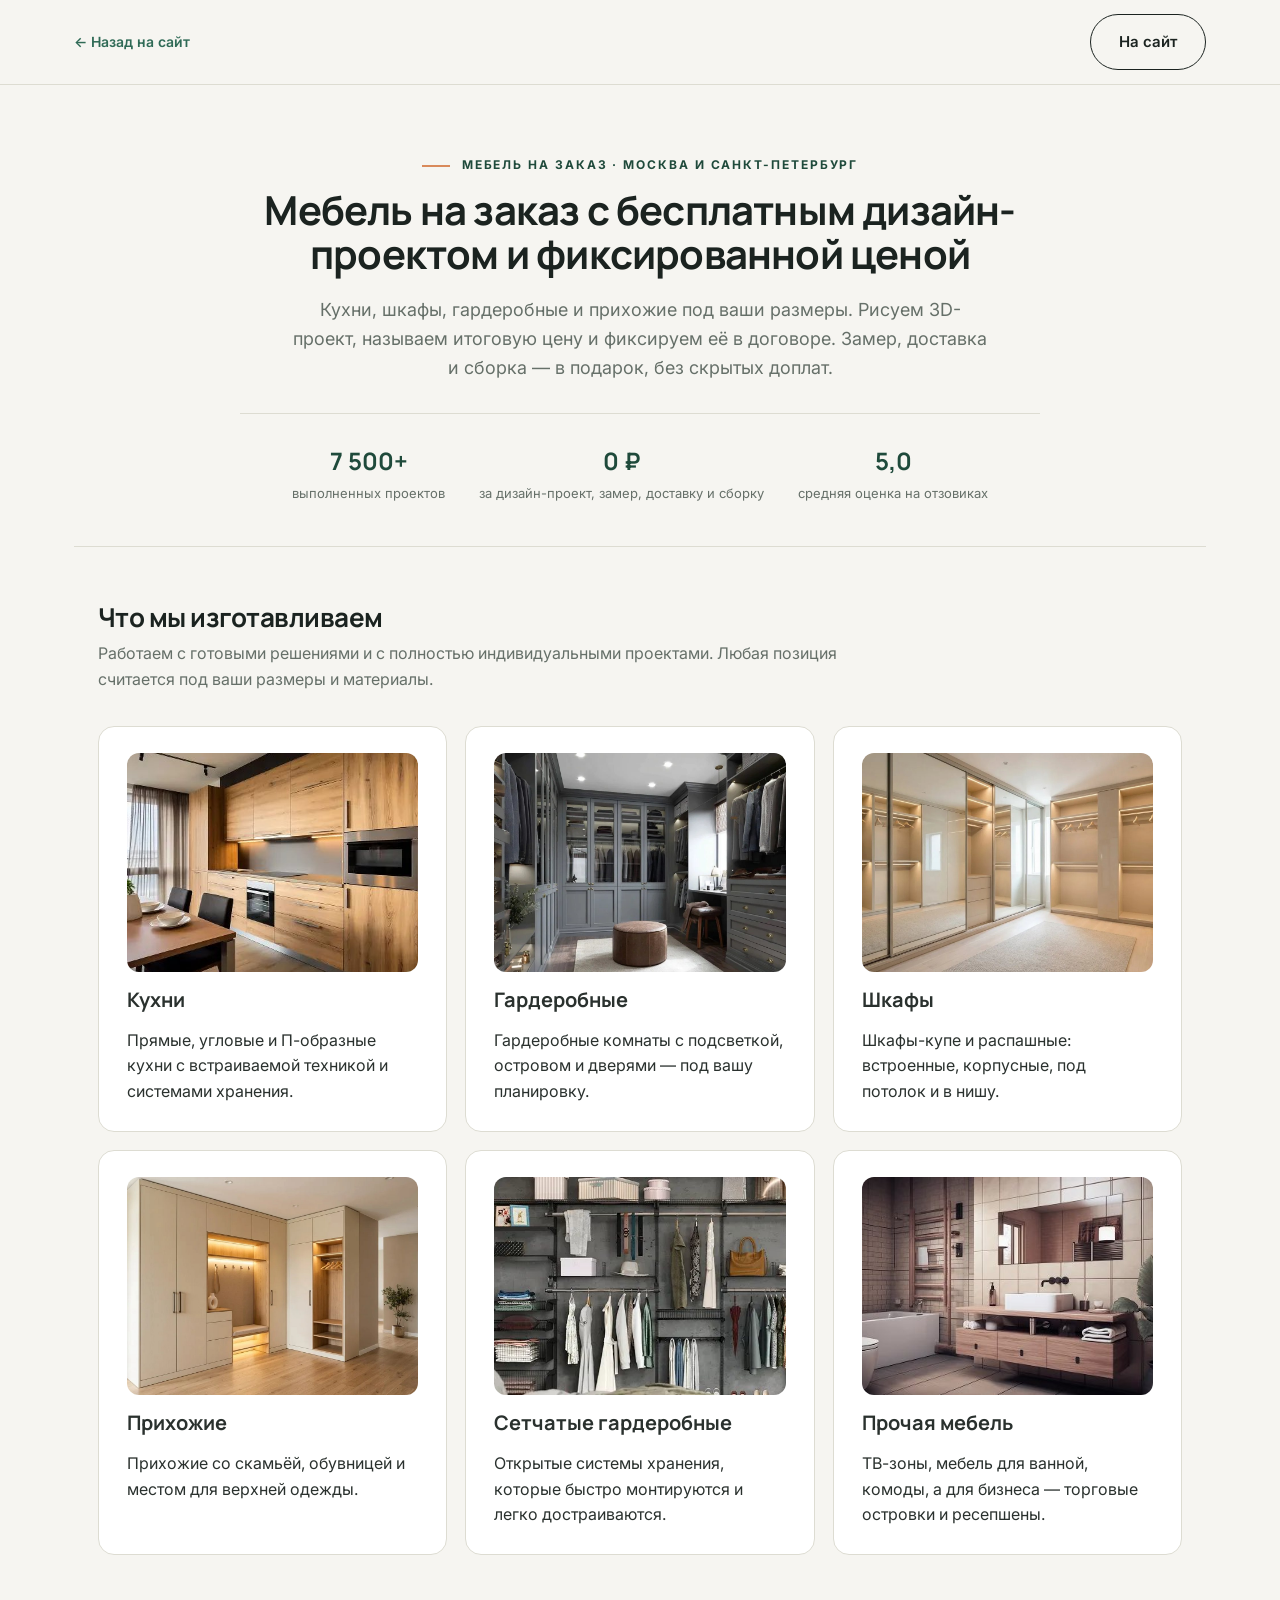
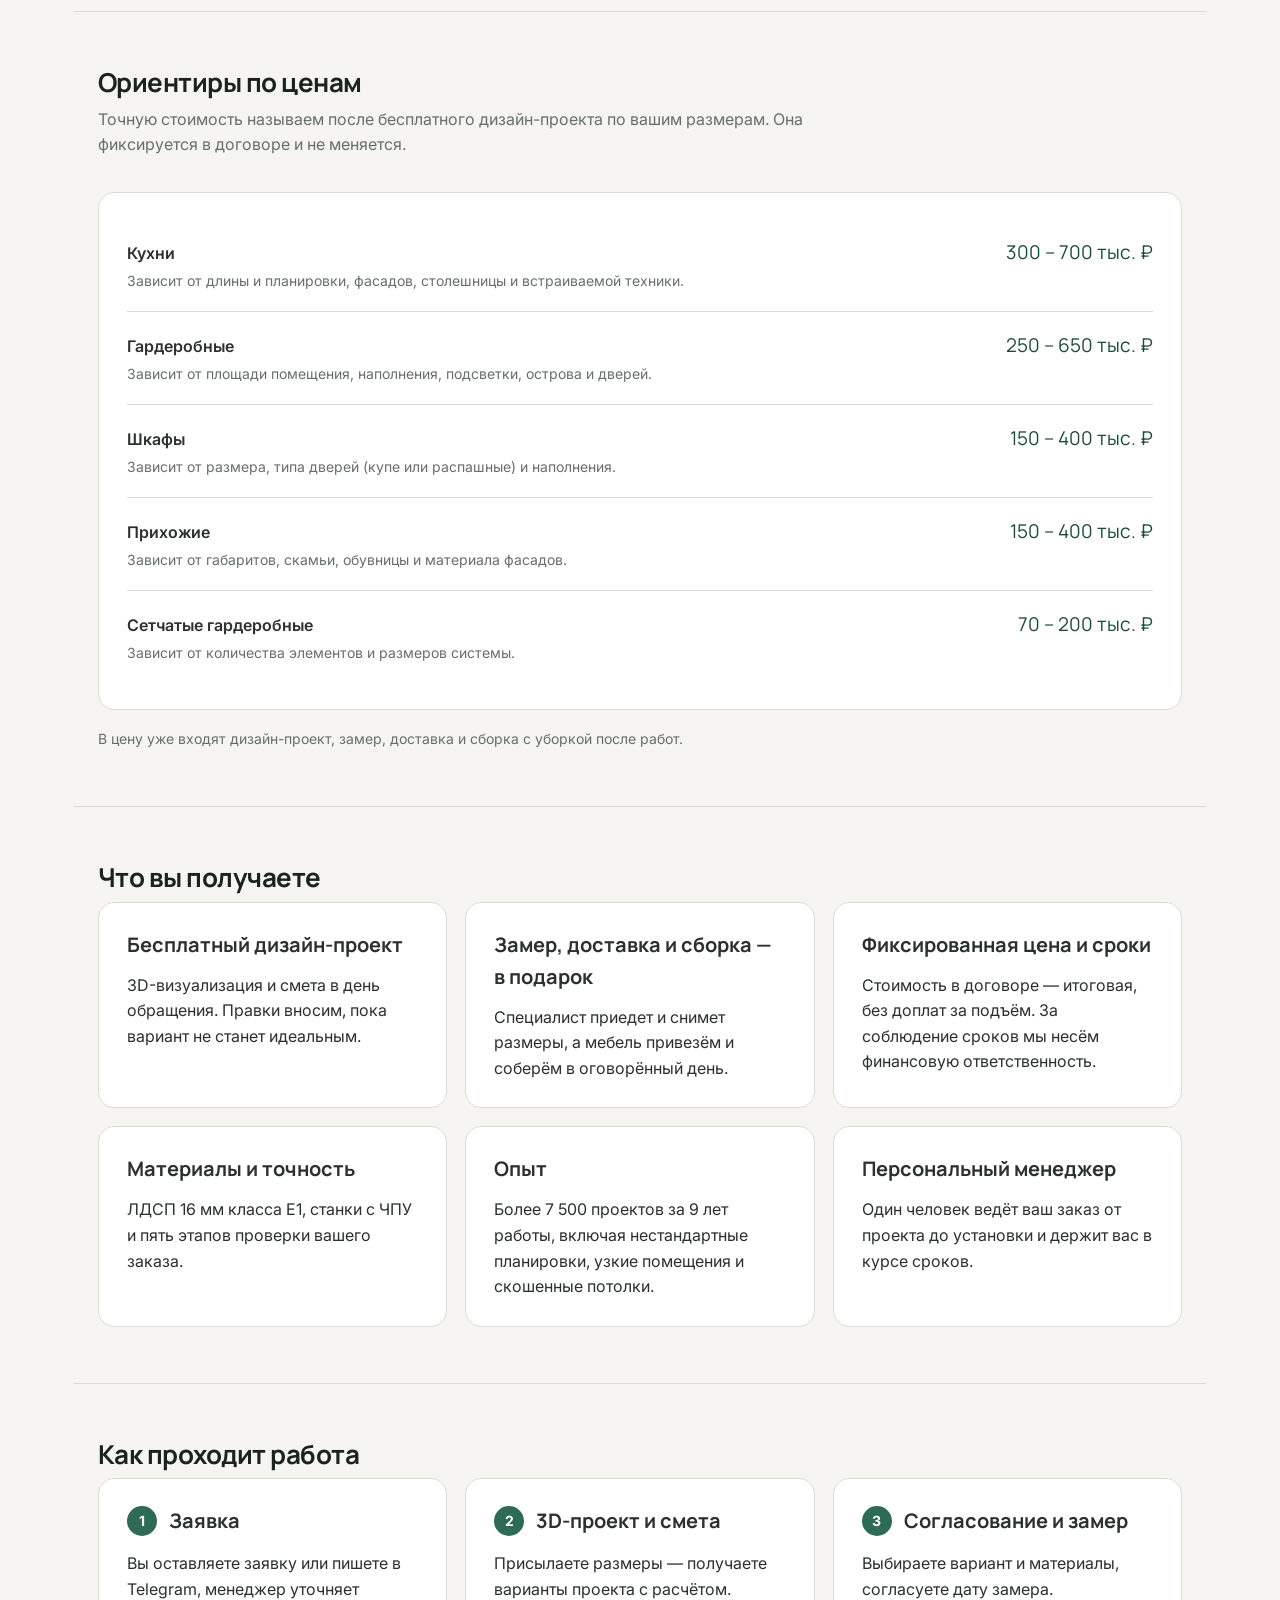
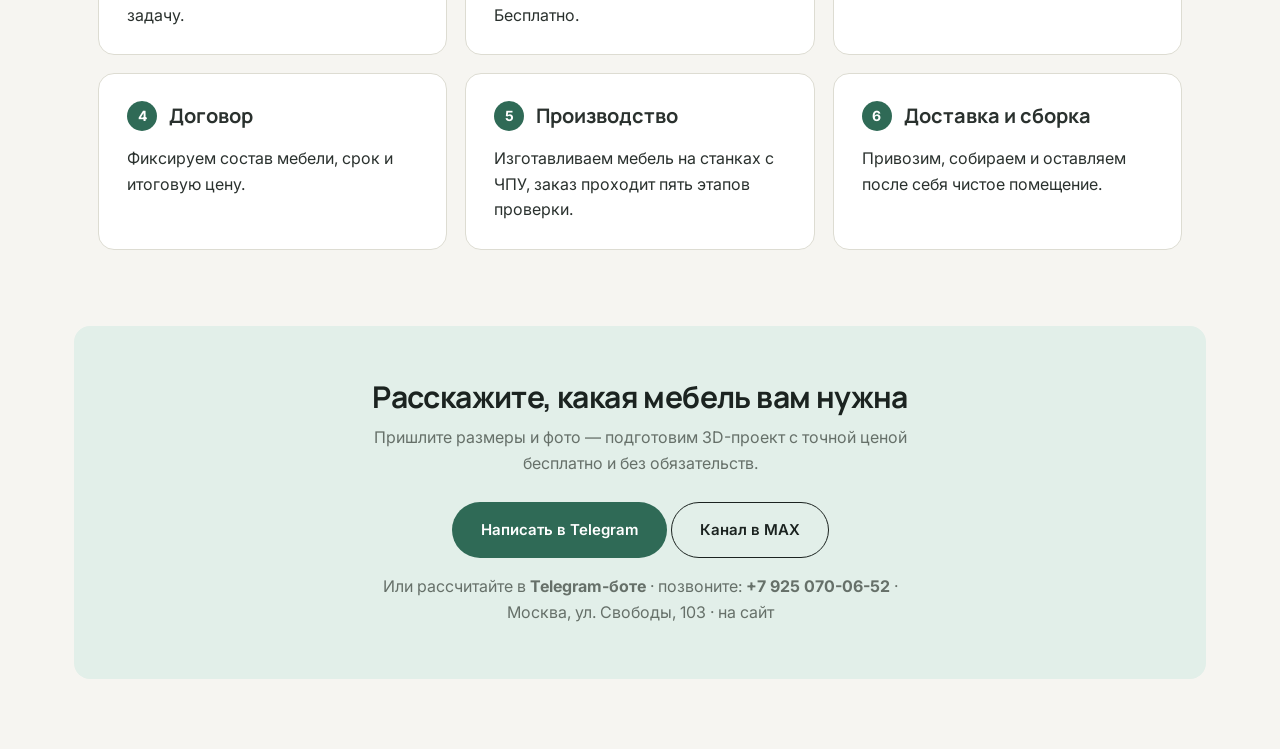
==== commit f2947c6e: "Правки клиента: noindex, 5 этапов проверки, ответственность за сроки, MAX, оживление дизайна, реальн" ====
--- a/presentation.html
+++ b/presentation.html
@@ -30,7 +30,7 @@
     <h1>Мебель на заказ с бесплатным дизайн-проектом и фиксированной ценой</h1>
     <p class="pitch__lead">Кухни, шкафы, гардеробные и прихожие под ваши размеры. Рисуем 3D-проект, называем итоговую цену и фиксируем её в договоре. Замер, доставка и сборка — в подарок, без скрытых доплат.</p>
     <div class="pitch__meta">
-      <div><b>7 000+</b><span>выполненных проектов</span></div>
+      <div><b>7 500+</b><span>выполненных проектов</span></div>
       <div><b>0 ₽</b><span>за дизайн-проект, замер, доставку и сборку</span></div>
       <div><b>5,0</b><span>средняя оценка на отзовиках</span></div>
     </div>
@@ -82,9 +82,9 @@
     <div class="grid-3">
       <div class="card"><p class="card__title">Бесплатный дизайн-проект</p><p>3D-визуализация и смета в день обращения. Правки вносим, пока вариант не станет идеальным.</p></div>
       <div class="card"><p class="card__title">Замер, доставка и сборка — в подарок</p><p>Специалист приедет и снимет размеры, а мебель привезём и соберём в оговорённый день.</p></div>
-      <div class="card"><p class="card__title">Фиксированная цена</p><p>Стоимость в договоре — итоговая. Без доплат за подъём и пересчёта по факту.</p></div>
-      <div class="card"><p class="card__title">Материалы и точность</p><p>ЛДСП 16 мм класса Е1, станки с ЧПУ с точностью до 1 мм, пятиэтапный контроль качества.</p></div>
-      <div class="card"><p class="card__title">Опыт</p><p>Более 7 000 проектов, включая нестандартные планировки, узкие помещения и скошенные потолки.</p></div>
+      <div class="card"><p class="card__title">Фиксированная цена и сроки</p><p>Стоимость в договоре — итоговая, без доплат за подъём. За соблюдение сроков мы несём финансовую ответственность.</p></div>
+      <div class="card"><p class="card__title">Материалы и точность</p><p>ЛДСП 16 мм класса Е1, станки с ЧПУ и пять этапов проверки вашего заказа.</p></div>
+      <div class="card"><p class="card__title">Опыт</p><p>Более 7 500 проектов за 9 лет работы, включая нестандартные планировки, узкие помещения и скошенные потолки.</p></div>
       <div class="card"><p class="card__title">Персональный менеджер</p><p>Один человек ведёт ваш заказ от проекта до установки и держит вас в курсе сроков.</p></div>
     </div>
   </section>
@@ -96,7 +96,7 @@
       <div class="card"><div class="card__head"><span class="card__step">2</span><p class="card__title">3D-проект и смета</p></div><p>Присылаете размеры — получаете варианты проекта с расчётом. Бесплатно.</p></div>
       <div class="card"><div class="card__head"><span class="card__step">3</span><p class="card__title">Согласование и замер</p></div><p>Выбираете вариант и материалы, согласуете дату замера.</p></div>
       <div class="card"><div class="card__head"><span class="card__step">4</span><p class="card__title">Договор</p></div><p>Фиксируем состав мебели, срок и итоговую цену.</p></div>
-      <div class="card"><div class="card__head"><span class="card__step">5</span><p class="card__title">Производство</p></div><p>Изготавливаем мебель на станках с ЧПУ с контролем качества.</p></div>
+      <div class="card"><div class="card__head"><span class="card__step">5</span><p class="card__title">Производство</p></div><p>Изготавливаем мебель на станках с ЧПУ, заказ проходит пять этапов проверки.</p></div>
       <div class="card"><div class="card__head"><span class="card__step">6</span><p class="card__title">Доставка и сборка</p></div><p>Привозим, собираем и оставляем после себя чистое помещение.</p></div>
     </div>
   </section>
@@ -104,7 +104,7 @@
   <section class="cta-final">
     <h2>Расскажите, какая мебель вам нужна</h2>
     <p>Пришлите размеры и фото — подготовим 3D-проект с точной ценой бесплатно и без обязательств.</p>
-    <a href="https://t.me/michaeltsipes" target="_blank" rel="noopener" class="btn btn--primary">Написать в Telegram</a>
+    <a href="https://t.me/michaeltsipes" target="_blank" rel="noopener" class="btn btn--primary">Написать в Telegram</a> <a href="https://max.ru/channel_garderobnaya_online" target="_blank" rel="noopener" class="btn btn--outline">Канал в MAX</a>
     <p style="margin-top:16px;margin-bottom:0">Или рассчитайте в <a href="https://t.me/Ggardebot?start=c1730453398863-ds" target="_blank" rel="noopener"><b>Telegram-боте</b></a> · позвоните: <a href="tel:+79250700652"><b>+7 925 070-06-52</b></a> · Москва, ул. Свободы, 103 · <a href="index.html">на сайт</a></p>
   </section>
 
--- a/styles.css
+++ b/styles.css
@@ -9,6 +9,10 @@
   --clr-accent: #2f6a56;
   --clr-accent-dark: #1f4a3b;
   --clr-accent-soft: #e2efe9;
+  --clr-warm: #d98a5b;
+  --clr-warm-dark: #a9602f;
+  --clr-sand: #f3e6d3;
+  --clr-sand-2: #fbf4e8;
   --radius: 16px;
   --shadow: 0 18px 44px rgba(20, 30, 25, 0.09);
   --ff-head: 'Manrope', 'Inter', sans-serif;
@@ -277,7 +281,7 @@
 .reveal.is-visible { opacity: 1; transform: none; }
 
 /* Responsive */
-@media (max-width: 1400px) {
+@media (max-width: 1500px) {
   .header__phone { display: none; }
 }
 @media (max-width: 1180px) {
@@ -427,3 +431,123 @@
   .ptable th, .ptable td { padding: 14px 14px; }
   .ptable td:first-child { font-size: 16px; }
 }
+
+/* ===== Оживление: тёплая палитра, иконки, декор ===== */
+.ic { width: 22px; height: 22px; fill: none; stroke: currentColor; stroke-width: 1.8; stroke-linecap: round; stroke-linejoin: round; flex: none; }
+.ico { display: inline-flex; align-items: center; justify-content: center; width: 48px; height: 48px; border-radius: 14px; background: var(--clr-sand); color: var(--clr-warm-dark); flex: none; }
+.ico .ic { width: 24px; height: 24px; }
+.section-tag::before { background: var(--clr-warm); }
+.offer-card__num { color: var(--clr-warm); }
+.step__n { background: linear-gradient(135deg, var(--clr-accent), #3f8a70); }
+.step { position: relative; }
+.step__ic { position: absolute; top: 28px; right: 26px; width: 34px; height: 34px; color: var(--clr-warm); opacity: 0.55; }
+.stat { position: relative; }
+.stat .ico { margin-bottom: 14px; }
+.stat:nth-child(even) .ico { background: var(--clr-accent-soft); color: var(--clr-accent-dark); }
+.stat span:not(.ico) { display: block; }
+
+/* header */
+.header__right .btn { padding: 12px 20px; font-size: 14px; }
+.nav { gap: 22px; }
+
+/* hero */
+.hero { background:
+  radial-gradient(520px 380px at 92% 8%, rgba(217, 138, 91, 0.20), transparent 62%),
+  radial-gradient(560px 420px at 2% 95%, rgba(47, 106, 86, 0.14), transparent 62%); }
+.hero::before { content: ''; position: absolute; left: 0; top: 0; width: 46%; height: 100%; background-image: radial-gradient(rgba(47, 106, 86, 0.16) 1.4px, transparent 1.5px); background-size: 22px 22px; -webkit-mask-image: linear-gradient(90deg, #000, transparent); mask-image: linear-gradient(90deg, #000, transparent); pointer-events: none; }
+.hero__grid { z-index: 1; }
+.hero__visual { isolation: isolate; }
+.hero__visual::before { content: ''; position: absolute; inset: 26px -20px -20px 26px; border-radius: 28px; background: var(--clr-sand); z-index: -1; }
+.hero__visual::after { content: ''; position: absolute; width: 120px; height: 120px; right: -34px; bottom: -34px; border-radius: 50%; border: 2px dashed var(--clr-warm); opacity: 0.6; z-index: -1; }
+.sticker { position: absolute; z-index: 3; }
+.sticker--round { top: -26px; right: -18px; width: 118px; height: 118px; border-radius: 50%; background: var(--clr-warm); color: #fff; display: flex; flex-direction: column; align-items: center; justify-content: center; text-align: center; padding: 10px; transform: rotate(8deg); box-shadow: 0 14px 30px rgba(169, 96, 47, 0.35); animation: floaty 5s ease-in-out infinite; }
+.sticker--round b { font-family: var(--ff-head); font-weight: 800; font-size: 26px; line-height: 1; }
+.sticker--round span { font-size: 11px; line-height: 1.2; margin-top: 4px; font-weight: 600; }
+.sticker--tag { top: 30px; left: -22px; display: flex; align-items: center; gap: 8px; background: #fff; border: 1px solid var(--clr-line); border-radius: 999px; padding: 10px 16px 10px 12px; font-size: 13px; font-weight: 700; color: var(--clr-ink); box-shadow: var(--shadow); animation: floaty 6s ease-in-out infinite reverse; }
+.sticker--tag .ic { width: 18px; height: 18px; color: var(--clr-accent); }
+.deco { position: absolute; width: 64px; height: 64px; fill: none; stroke: currentColor; stroke-width: 1.4; stroke-linecap: round; stroke-linejoin: round; pointer-events: none; }
+.deco--hanger { right: -46px; top: 46%; color: var(--clr-warm); opacity: 0.55; transform: rotate(14deg); width: 72px; height: 72px; z-index: 0; }
+@keyframes floaty { 0%, 100% { translate: 0 0; } 50% { translate: 0 -8px; } }
+
+/* ticker */
+.ticker { background: var(--clr-accent-dark); color: var(--clr-sand-2); overflow: hidden; padding: 15px 0; border-top: 3px solid var(--clr-warm); }
+.ticker__track { display: flex; align-items: center; gap: 28px; width: max-content; animation: ticker 38s linear infinite; font-family: var(--ff-head); font-weight: 700; font-size: 15px; white-space: nowrap; }
+.ticker__track span { display: inline-block; }
+.ticker__track .ic { width: 16px; height: 16px; color: var(--clr-warm); fill: currentColor; stroke: none; }
+@keyframes ticker { to { transform: translateX(-50%); } }
+.stats { padding-top: 56px; }
+
+/* tiles & cards */
+.included div { position: relative; padding: 18px 20px 18px 78px; background: var(--clr-sand-2); border: 1px solid var(--clr-sand); }
+.included .ico { position: absolute; left: 16px; top: 16px; width: 46px; height: 46px; background: #fff; padding: 0; border: none; }
+.included div:nth-child(even) .ico { color: var(--clr-accent-dark); }
+.offer-card { position: relative; overflow: hidden; }
+.offer-card::after { content: ''; position: absolute; right: -40px; top: -40px; width: 110px; height: 110px; border-radius: 50%; background: var(--clr-sand-2); z-index: 0; }
+.offer-card > * { position: relative; z-index: 1; }
+.offer-card__top { display: flex; align-items: center; justify-content: space-between; margin-bottom: 14px; }
+.offer-card__top .offer-card__num { margin: 0; opacity: 0.35; font-size: 34px; }
+.offer-card--gift { background: linear-gradient(135deg, var(--clr-sand), var(--clr-sand-2)); }
+.offer-card--gift::after { background: rgba(217, 138, 91, 0.18); }
+.offer-card--gift .ico { background: #fff; }
+.offer-card:nth-child(3) .ico, .offer-card:nth-child(5) .ico { background: var(--clr-accent-soft); color: var(--clr-accent-dark); }
+.versus__col--good { background: linear-gradient(180deg, #fff, var(--clr-sand-2)); }
+.srv__price { color: var(--clr-warm-dark); }
+.alt { background-color: var(--clr-bg-alt); background-image: radial-gradient(rgba(47, 106, 86, 0.07) 1.3px, transparent 1.4px); background-size: 26px 26px; }
+
+/* real photos */
+.subhead { font-size: 26px; margin: 56px 0 6px; }
+.subhead__sub { color: var(--clr-text-soft); margin-bottom: 22px; font-size: 15px; }
+.real-grid { display: grid; grid-template-columns: repeat(4, 1fr); gap: 16px; }
+.real-grid figure { position: relative; border-radius: 16px; overflow: hidden; aspect-ratio: 3 / 4; background: var(--clr-bg-alt); border: 4px solid #fff; box-shadow: var(--shadow); transition: transform 0.3s ease; }
+.real-grid figure:nth-child(odd) { transform: rotate(-1.2deg); }
+.real-grid figure:nth-child(even) { transform: rotate(1.2deg); }
+.real-grid figure:hover { transform: rotate(0) scale(1.02); }
+.real-grid img { width: 100%; height: 100%; object-fit: cover; }
+.real-grid figcaption { position: absolute; left: 10px; bottom: 10px; background: rgba(255, 255, 255, 0.94); padding: 6px 12px; border-radius: 999px; font-size: 12.5px; font-weight: 700; color: var(--clr-ink); }
+
+/* band */
+.band-wrap { padding: 36px 0 0; }
+.band { position: relative; overflow: hidden; display: flex; align-items: center; justify-content: space-between; gap: 32px; background: linear-gradient(120deg, var(--clr-accent-dark), var(--clr-accent) 70%, #3f8a70); color: #fff; border-radius: 28px; padding: 46px 52px; }
+.band h2 { color: #fff; font-size: 30px; max-width: 560px; margin-bottom: 10px; }
+.band p { color: #d7e9e1; max-width: 520px; }
+.band > div { position: relative; z-index: 1; }
+.band__btns { display: flex; flex-wrap: wrap; gap: 12px; flex: none; }
+.btn--light { background: #fff; color: var(--clr-accent-dark); }
+.btn--light:hover { background: var(--clr-sand); }
+.btn--ghost { border-color: rgba(255, 255, 255, 0.7); color: #fff; background: transparent; }
+.btn--ghost:hover { background: rgba(255, 255, 255, 0.14); }
+.deco--b1 { right: 34%; top: -14px; color: #fff; opacity: 0.12; width: 96px; height: 96px; transform: rotate(-12deg); }
+.deco--b2 { left: 42%; bottom: -26px; color: #fff; opacity: 0.1; width: 110px; height: 110px; }
+.deco--b3 { right: -10px; bottom: -12px; color: #fff; opacity: 0.1; width: 120px; height: 120px; }
+
+@media (max-width: 1240px) {
+  .burger { display: block; }
+  .nav { position: absolute; top: 100%; left: 0; right: 0; flex-direction: column; align-items: flex-start; gap: 0; background: var(--clr-bg); border-bottom: 1px solid var(--clr-line); padding: 8px 24px 20px; display: none; }
+  .nav.is-open { display: flex; }
+  .nav a { padding: 14px 0; width: 100%; font-size: 16px; border-bottom: 1px solid var(--clr-line); }
+  .header__inner { position: relative; }
+}
+@media (max-width: 1100px) {
+  .real-grid { grid-template-columns: repeat(2, 1fr); }
+  .deco--hanger { display: none; }
+}
+@media (max-width: 900px) {
+  .band { flex-direction: column; align-items: flex-start; padding: 36px 28px; }
+  .band h2 { font-size: 25px; }
+  .sticker--round { right: 6px; top: -22px; width: 100px; height: 100px; }
+  .sticker--tag { left: 10px; top: 14px; }
+  .hero__visual::before { inset: 18px -8px -14px 18px; }
+  .hero__visual::after { display: none; }
+  .hero::before { display: none; }
+}
+@media (max-width: 560px) {
+  .real-grid { gap: 10px; }
+  .real-grid figure { border-width: 3px; }
+  .included div { padding-left: 74px; }
+  .ticker__track { font-size: 13px; gap: 20px; }
+  .subhead { font-size: 22px; }
+  .step__ic { width: 28px; height: 28px; }
+}
+@media (prefers-reduced-motion: reduce) {
+  .ticker__track, .sticker { animation: none; }
+}
